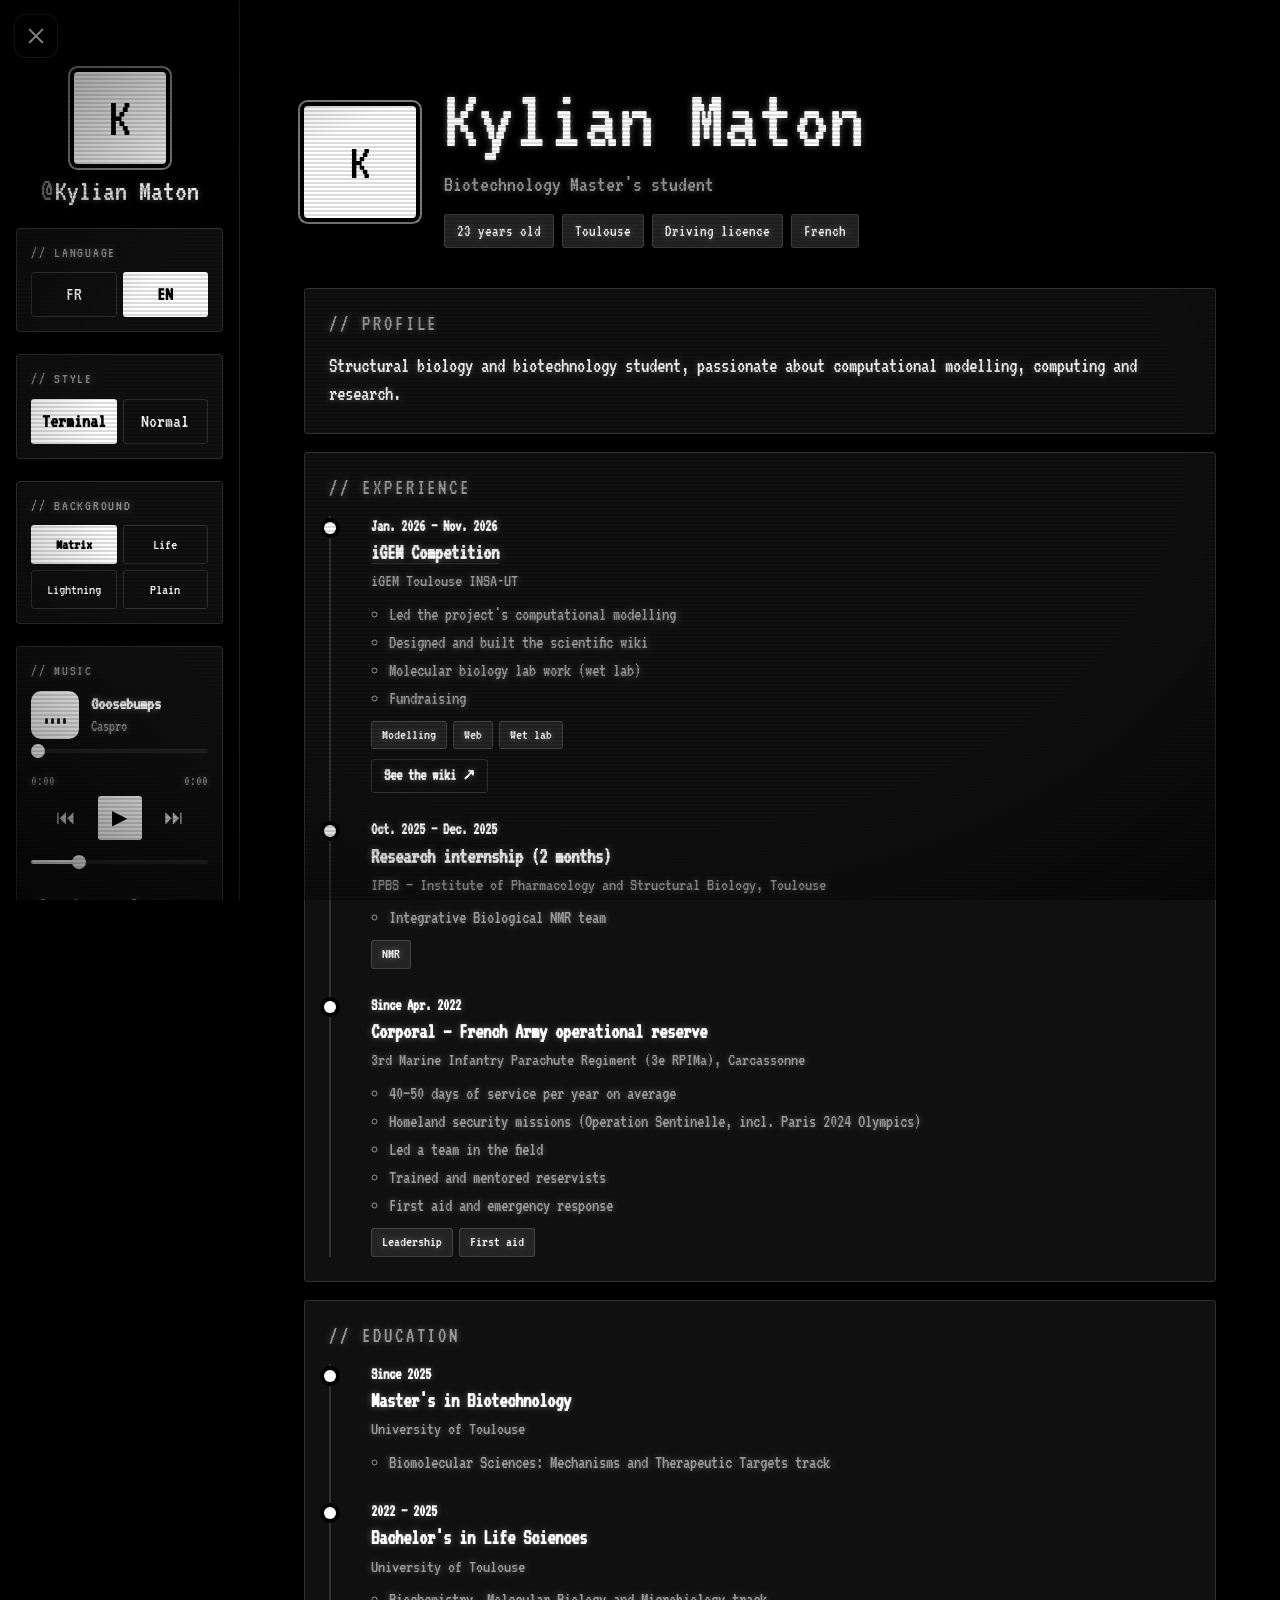
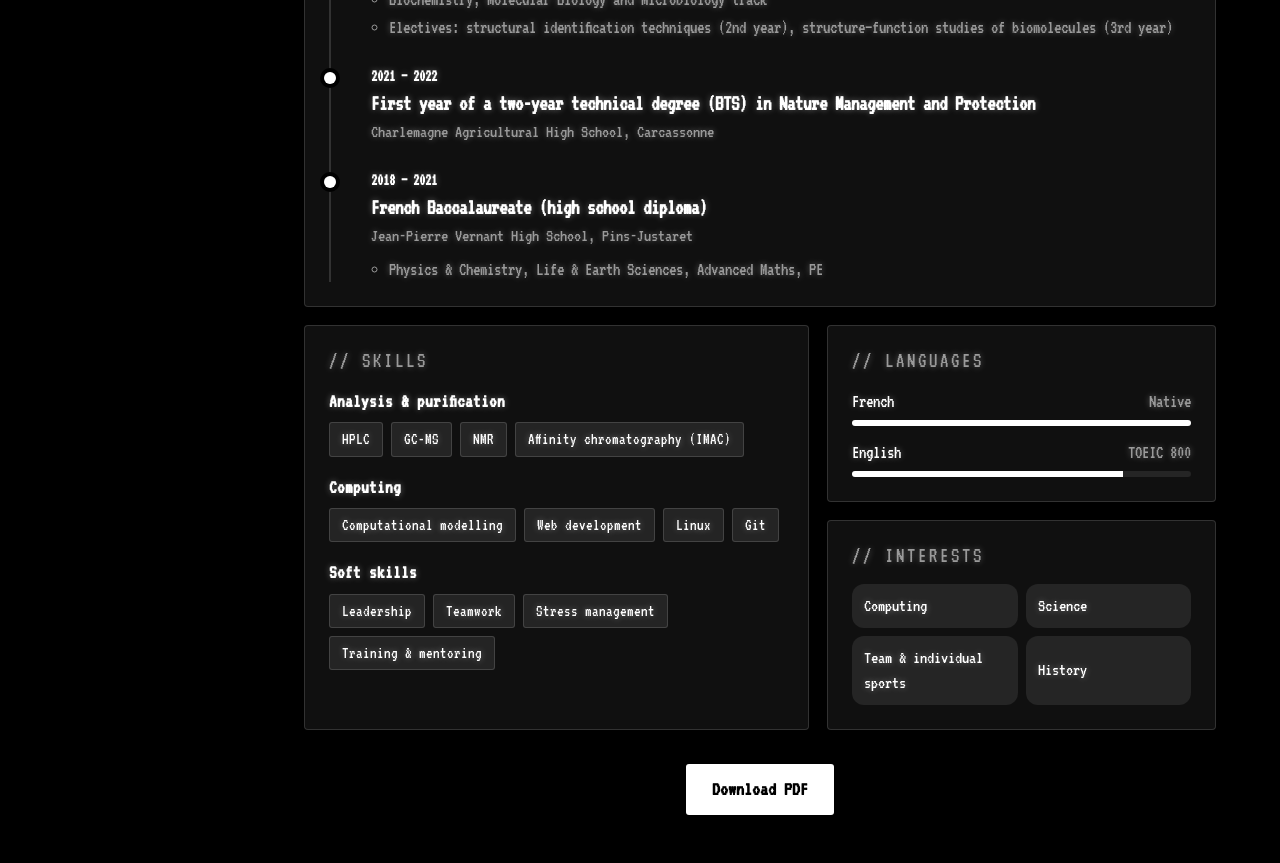
==== cv/index.html @ e493dba7 "Musique : lecture automatique et volume par défaut à 25 % Co-Authored-By: Claude Opus 5.5 <noreply@a" ====
<!doctype html>
<html lang="en">
<head>
  <meta charset="utf-8">
  <meta name="viewport" content="width=device-width, initial-scale=1">
  <title>CV — Kylian Maton</title>
  <meta name="description" content="CV interactif de Kylian Maton">
  <link rel="preconnect" href="https://fonts.googleapis.com">
  <link rel="preconnect" href="https://fonts.gstatic.com" crossorigin>
  <link rel="preload" as="style" href="https://fonts.googleapis.com/css2?family=VT323&display=swap" onload="this.onload=null;this.rel='stylesheet'">
  <noscript><link rel="stylesheet" href="https://fonts.googleapis.com/css2?family=VT323&display=swap"></noscript>
  <link rel="stylesheet" href="/assets/css/style.css">
  <link rel="stylesheet" href="/assets/css/cv.css">
</head>
<body class="cv-page no-anim">
  <script>if (!matchMedia("(max-width: 860px)").matches) document.body.classList.add("nav-open"); try { if (localStorage.getItem("style") === "normal") document.body.classList.add("normal"); } catch (e) {}</script>
  <canvas id="bgCanvas" aria-hidden="true"></canvas>

  <!-- Bouton menu (mobile) -->
  <button class="menu-btn" id="menuBtn" aria-label="Menu" aria-expanded="false">
    <span></span><span></span><span></span>
  </button>

  <!-- ===== Barre latérale ===== -->
  <aside class="sidebar" id="sidebar">
    <div class="profile">
      <div class="avatar" id="avatar">K</div>
      <h1 class="name" id="name"></h1>
    </div>

    <!-- Langue -->
    <div class="side-block">
      <p class="side-title" data-i18n="side.lang"></p>
      <div class="lang-switch" role="group">
        <button data-lang="fr">FR</button>
        <button data-lang="en">EN</button>
      </div>
    </div>

    <!-- Style -->
    <div class="side-block">
      <p class="side-title" data-i18n="side.style"></p>
      <div class="lang-switch style-switch" role="group">
        <button data-style="term" data-i18n="style.term"></button>
        <button data-style="normal" data-i18n="style.normal"></button>
      </div>
    </div>

    <!-- Fond -->
    <div class="side-block">
      <p class="side-title" data-i18n="side.bg"></p>
      <div class="bg-switch" role="group">
        <button data-bg="matrix" data-i18n="bg.matrix"></button>
        <button data-bg="life" data-i18n="bg.life"></button>
        <button data-bg="lightning" data-i18n="bg.lightning"></button>
        <button data-bg="neutral" data-i18n="bg.neutral"></button>
      </div>
    </div>

    <!-- Lecteur de musique -->
    <div class="side-block player" id="player">
      <p class="side-title" data-i18n="side.music"></p>
      <div class="track">
        <div class="cover" id="cover"><div class="bars"><i></i><i></i><i></i><i></i></div></div>
        <div class="track-info">
          <p class="track-title" id="trackTitle"></p>
          <p class="track-artist" id="trackArtist"></p>
        </div>
      </div>
      <input type="range" id="seek" class="seek" min="0" max="1000" step="1" value="0" aria-label="Position">
      <div class="times"><span id="tCur">0:00</span><span id="tDur">0:00</span></div>
      <div class="controls">
        <button id="prevBtn" aria-label="Précédent">⏮</button>
        <button id="playBtn" class="play" aria-label="Lecture">▶</button>
        <button id="nextBtn" aria-label="Suivant">⏭</button>
      </div>
      <input type="range" id="volume" min="0" max="1" step="0.01" value="0.25" aria-label="Volume">
      <ul class="playlist" id="playlist"></ul>
      <audio id="audio" preload="none"></audio>
    </div>
    <!-- offline-btn -->
    <a class="side-dl" href="/assets/files/Kylian_Maton_offline.html" download="Kylian_Maton.html">
      <span data-i18n="side.offline"></span><small data-i18n="side.offlineSub"></small>
    </a>
    <!-- /offline-btn -->
  </aside>

  <main class="content">
   <div class="cv">
    <section class="cv-hero reveal">
      <div class="avatar" id="cvAvatar"></div>
      <div>
        <h1 class="cv-name" id="cvName"></h1>
        <p class="cv-title" id="cvTitle"></p>
        <div class="cv-facts" id="cvFacts"></div>
      </div>
    </section>

    <section class="cv-block reveal">
      <h2 class="cv-h" data-i18n="cv.summary"></h2>
      <p class="cv-summary" id="cvSummary"></p>
    </section>

    <section class="cv-block reveal">
      <h2 class="cv-h" data-i18n="cv.experience"></h2>
      <ol class="timeline" id="tlExperience"></ol>
    </section>

    <section class="cv-block reveal">
      <h2 class="cv-h" data-i18n="cv.education"></h2>
      <ol class="timeline" id="tlEducation"></ol>
    </section>

    <div class="cv-grid">
      <section class="cv-block reveal">
        <h2 class="cv-h" data-i18n="cv.skills"></h2>
        <div class="cv-skills" id="skills"></div>
      </section>

      <div>
        <section class="cv-block reveal">
          <h2 class="cv-h" data-i18n="cv.languages"></h2>
          <div id="languages"></div>
        </section>
        <section class="cv-block reveal">
          <h2 class="cv-h" data-i18n="cv.interests"></h2>
          <div class="cv-interests" id="interests"></div>
        </section>
      </div>
    </div>
      <div class="cv-download reveal">
        <a class="btn" id="cvDownload" href="/assets/files/CV.pdf" download="CV_Kylian_Maton.pdf" data-i18n="cv.download"></a>
      </div>
   </div>
  </main>

  <script defer src="/assets/js/data.js"></script>
  <script defer src="/assets/js/icons.js"></script>
  <script defer src="/assets/js/bg.js"></script>
  <script defer src="/assets/js/cv.js"></script>
  <script defer src="/assets/js/main.js"></script>
</body>
</html>
---- assets/css/style.css ----
:root {
  /* 🎨 Change les couleurs ici plus tard */
  --bg: #000;
  --panel: rgba(18, 18, 18, 0.92);
  --panel-2: rgba(38, 38, 38, 0.95);
  --border: rgba(255, 255, 255, 0.14);
  --text: #fff;
  --muted: #9a9a9a;
  --accent: #fff;
  --accent-2: #fff;
  --on-accent: #000;          /* texte posé sur la couleur d'accent */
  --fx: 255, 255, 255;        /* couleur des fonds animés (R, G, B) */
  --grad: linear-gradient(135deg, var(--accent), var(--accent-2));
  --radius: 16px;
  --sidebar-w: 240px;
}

* { box-sizing: border-box; }
html { scroll-behavior: smooth; font-size: 20px; }
* { font-family: "VT323", ui-monospace, monospace !important; }
body {
  margin: 0;
  background: var(--bg);
  color: var(--text);
  font-family: "VT323", ui-monospace, monospace;
  line-height: 1.35;
  text-shadow: 0 0 6px rgba(var(--fx), .35);
  overflow-x: hidden;
}
a { color: inherit; text-decoration: none; }
button { font: inherit; color: inherit; cursor: pointer; }

.bg-glow { display: none; }

/* ===== Sidebar ===== */
.sidebar {
  position: fixed; top: 0; left: 0; bottom: 0;
  width: var(--sidebar-w);
  padding: 28px 16px;
  background: #000;
  border-right: 1px solid var(--border);
  display: flex; flex-direction: column; gap: 22px;
  overflow-y: auto;
  z-index: 20;
  transition: transform .3s ease;
}
.profile { text-align: center; }
.avatar {
  width: 92px; height: 92px; margin: 0 auto 12px;
  border-radius: 50%;
  background: var(--grad) center/cover;
  display: grid; place-items: center;
  font: 400 2.8rem "VT323", monospace; color: var(--on-accent);
  box-shadow: 0 0 0 4px var(--bg), 0 0 0 6px rgba(var(--fx),.5);
}
.name { margin: 0; font: 400 1.5rem "VT323", monospace; white-space: nowrap; }
.tagline { margin: 4px 0 0; color: var(--muted); font-size: .9rem; }

.nav { display: flex; flex-direction: column; gap: 4px; }
.nav-link {
  display: flex; align-items: center; gap: 12px;
  padding: 10px 14px; border-radius: 12px;
  color: var(--muted); font-weight: 500;
  transition: background .2s, color .2s;
}
.nav-link:hover { background: var(--panel); color: var(--text); }
.nav-link.active { background: var(--panel-2); color: var(--text); }
.nav-link.active .ico { filter: none; }
.ico { width: 22px; text-align: center; }
.nav-go { margin-left: auto; opacity: .6; }
.card-cv { border-color: rgba(var(--fx), .45); }
.card-cv .card-name { font-size: 1.05rem; }

.side-block {
  background: var(--panel);
  border: 1px solid var(--border);
  border-radius: var(--radius);
  padding: 14px;
}
.side-title {
  margin: 0 0 10px; font-size: .72rem; letter-spacing: .12em;
  text-transform: uppercase; color: var(--muted);
}

.lang-switch { display: grid; grid-template-columns: 1fr 1fr; gap: 6px; }
.lang-switch button {
  padding: 8px; border-radius: 10px;
  background: transparent; border: 1px solid var(--border);
  transition: .2s;
}
.lang-switch button.active { background: var(--grad); border-color: transparent; color: var(--on-accent); font-weight: 600; }

#bgCanvas { position: fixed; inset: 0; width: 100%; height: 100%; z-index: -2; pointer-events: none; }
.bg-switch { display: grid; grid-template-columns: 1fr 1fr; gap: 6px; }
.bg-switch button {
  padding: 8px 4px; border-radius: 10px; font-size: .78rem; white-space: nowrap;
  background: transparent; border: 1px solid var(--border); transition: .2s;
}
.bg-switch button:hover { background: var(--panel-2); }
.bg-switch button.active { background: var(--grad); border-color: transparent; color: var(--on-accent); font-weight: 600; }

/* ===== Player ===== */
.track { display: flex; gap: 12px; align-items: center; }
.cover {
  width: 48px; height: 48px; flex-shrink: 0; border-radius: 10px;
  background: var(--grad) center/cover;
  display: grid; place-items: center;
}
.bars { display: flex; gap: 3px; align-items: flex-end; height: 18px; }
.bars i { width: 3px; height: 30%; background: var(--on-accent); border-radius: 2px; opacity: .85; }
.player.playing .bars i { animation: bar 0.9s ease-in-out infinite; }
.bars i:nth-child(2) { animation-delay: -.3s !important; }
.bars i:nth-child(3) { animation-delay: -.6s !important; }
.bars i:nth-child(4) { animation-delay: -.15s !important; }
@keyframes bar { 0%,100% { height: 25%; } 50% { height: 100%; } }

.track-info { min-width: 0; }
.track-title, .track-artist { margin: 0; white-space: nowrap; overflow: hidden; text-overflow: ellipsis; }
.track-title { font-weight: 600; font-size: .92rem; }
.track-artist { color: var(--muted); font-size: .8rem; }

.progress {
  margin-top: 12px; height: 5px; border-radius: 5px;
  background: var(--panel-2); cursor: pointer; overflow: hidden;
}
.progress-fill { height: 100%; width: 0; background: var(--grad); }
.times { display: flex; justify-content: space-between; font-size: .72rem; color: var(--muted); margin-top: 4px; }

.controls { display: flex; justify-content: center; align-items: center; gap: 14px; margin: 6px 0 10px; }
.controls button {
  background: none; border: none; font-size: 1rem; opacity: .8;
  width: 36px; height: 36px; border-radius: 50%;
}
.controls button:hover { opacity: 1; background: var(--panel-2); }
.controls .play { width: 44px; height: 44px; background: var(--grad); opacity: 1; color: var(--on-accent); }
.player.empty .controls, .player.empty .seek, .player.empty .times, .player.empty input { opacity: .35; pointer-events: none; }

/* Curseurs (position + volume) avec poignée ronde */
input[type=range] {
  -webkit-appearance: none; appearance: none; width: 100%; height: 16px;
  background: transparent; cursor: pointer; margin: 4px 0;
}
input[type=range]::-webkit-slider-runnable-track {
  height: 4px; border-radius: 4px;
  background: linear-gradient(to right, var(--accent) var(--p, 0%), var(--panel-2) var(--p, 0%));
}
input[type=range]::-moz-range-track { height: 4px; border-radius: 4px; background: var(--panel-2); }
input[type=range]::-moz-range-progress { height: 4px; border-radius: 4px; background: var(--accent); }
input[type=range]::-webkit-slider-thumb {
  -webkit-appearance: none; width: 14px; height: 14px; margin-top: -5px;
  border-radius: 50%; background: var(--accent); border: none; transition: transform .15s;
}
input[type=range]::-moz-range-thumb { width: 14px; height: 14px; border-radius: 50%; background: var(--accent); border: none; }
input[type=range]:hover::-webkit-slider-thumb, input[type=range]:active::-webkit-slider-thumb { transform: scale(1.3); }
.seek { margin-top: 10px; }

.playlist { list-style: none; margin: 10px 0 0; padding: 0; }
.playlist li {
  padding: 6px 8px; border-radius: 8px; font-size: .82rem;
  color: var(--muted); cursor: pointer;
}
.playlist li:hover { background: var(--panel-2); color: var(--text); }
.playlist li.current { color: var(--accent); font-weight: 600; }

/* ===== Content ===== */
.content {
  margin-left: var(--sidebar-w);
  padding: 56px clamp(20px, 5vw, 72px) 40px;
}
.section { padding: 24px 0 56px; scroll-margin-top: 20px; max-width: 760px; margin: 0 auto; }
.section-title {
  font: 400 clamp(2.6rem, 5vw, 3.6rem) "VT323", monospace;
  margin: 0 0 20px;
}
.section-title span {
  background: var(--grad); -webkit-background-clip: text; background-clip: text; color: transparent;
}
.intro { color: var(--muted); max-width: 60ch; margin: 0 0 24px; }
.sub {
  font: 400 1.5rem "VT323", monospace;
  margin: 36px 0 16px; color: var(--text);
}

.btn {
  display: inline-flex; align-items: center; gap: 8px;
  padding: 10px 18px; border-radius: 999px;
  background: var(--grad); color: var(--on-accent); font-weight: 600;
  transition: transform .2s, box-shadow .2s;
}
.btn:hover { transform: translateY(-2px); box-shadow: 0 8px 24px rgba(var(--fx),.25); }

/* Timeline */
.timeline { list-style: none; margin: 0; padding: 0 0 0 22px; border-left: 2px solid var(--border); }
.timeline li { position: relative; padding: 0 0 22px 18px; }
.timeline li::before {
  content: ""; position: absolute; left: -29px; top: 6px;
  width: 12px; height: 12px; border-radius: 50%;
  background: var(--grad); box-shadow: 0 0 0 4px var(--bg);
}
.tl-date { font-size: .8rem; color: var(--accent); font-weight: 600; }
.tl-title { margin: 2px 0; font-weight: 600; }
.tl-place { color: var(--muted); font-size: .9rem; }
.tl-desc { margin: 6px 0 0; font-size: .92rem; color: var(--muted); }

/* Skills */
.skills { display: grid; grid-template-columns: repeat(auto-fill, minmax(200px, 1fr)); gap: 14px; }
.skill-group {
  background: var(--panel); border: 1px solid var(--border);
  border-radius: var(--radius); padding: 16px;
}
.skill-group h4 { margin: 0 0 10px; font-size: .9rem; }
.chips { display: flex; flex-wrap: wrap; gap: 8px; }
.chip {
  padding: 5px 12px; border-radius: 999px; font-size: .82rem;
  background: var(--panel-2); border: 1px solid var(--border);
}

/* Cards */
.cards { display: flex; flex-direction: column; gap: 12px; max-width: 760px; }
.card {
  display: flex; align-items: center; gap: 14px;
  padding: 18px 22px; border-radius: var(--radius);
  background: var(--panel); border: 1px solid var(--border);
  transition: transform .2s, border-color .2s, background .2s;
}
.card:hover { transform: translateY(-3px); border-color: rgba(var(--fx),.5); background: var(--panel-2); }
.card-ico {
  width: 42px; height: 42px; border-radius: 12px; flex-shrink: 0;
  display: grid; place-items: center; font-size: 1.25rem;
  background: var(--panel-2);
}
.card-txt { min-width: 0; text-align: left; }
.card-ico svg { width: 22px; height: 22px; }
button.card { width: 100%; font: inherit; color: inherit; cursor: pointer; }
.card-name { margin: 0; font-weight: 600; }
.card-sub { margin: 0; color: var(--muted); font-size: .85rem; overflow: hidden; text-overflow: ellipsis; white-space: nowrap; }
.card-arrow { margin-left: auto; color: var(--muted); transition: transform .2s; }
.card:hover .card-arrow { transform: translateX(3px); color: var(--accent); }

.footer { color: var(--muted); font-size: .8rem; text-align: center; padding-top: 20px; }

/* Apparition au scroll */
.reveal { opacity: 0; transform: translateY(8px); transition: opacity .3s, transform .3s; }
.reveal.visible { opacity: 1; transform: none; }

/* ===== Mobile ===== */
.menu-btn {
  display: none;
  position: fixed; top: 14px; left: 14px; z-index: 30;
  width: 44px; height: 44px; border-radius: 12px;
  background: rgba(0,0,0,.85); border: 1px solid var(--border);
  flex-direction: column; justify-content: center; align-items: center; gap: 5px;
}
.menu-btn span { width: 20px; height: 2px; background: var(--text); border-radius: 2px; transition: .3s; }
.menu-btn[aria-expanded="true"] span:nth-child(1) { transform: translateY(7px) rotate(45deg); }
.menu-btn[aria-expanded="true"] span:nth-child(2) { opacity: 0; }
.menu-btn[aria-expanded="true"] span:nth-child(3) { transform: translateY(-7px) rotate(-45deg); }

/* Ouverture / fermeture de la barre */
.menu-btn { display: flex; }
.sidebar { padding-top: 72px; transform: translateX(-100%); }
body.nav-open .sidebar { transform: none; }
.content { margin-left: 0; padding-top: 76px; transition: margin-left .3s ease; }
body.nav-open .content { margin-left: var(--sidebar-w); }

@media (max-width: 860px) {
  .sidebar { width: min(260px, 85vw); }
  body.nav-open .sidebar { box-shadow: 20px 0 60px rgba(0,0,0,.6); }
  body.nav-open .content { margin-left: 0; }
  .content { padding: 76px 16px 32px; }
}

@media (prefers-reduced-motion: reduce) {
  * { animation: none !important; transition: none !important; }
  html { scroll-behavior: auto; }
}

/* Pas d'animation de la barre au chargement */
body.no-anim .sidebar, body.no-anim .content { transition: none !important; }

/* ===== Ambiance terminal / CRT ===== */
.section-title::before { content: "> "; opacity: .6; }
.section-title span::after {
  content: "_"; margin-left: 4px; animation: blink 1s steps(1) infinite;
  -webkit-text-fill-color: var(--text);
}
@keyframes blink { 50% { opacity: 0; } }
.name::before { content: "@"; opacity: .5; margin-right: 2px; }
.side-title::before, .cv-h::before { content: "// "; }
.card-name::before { content: "$ "; opacity: .5; }

/* Lignes de balayage + vignette d'écran cathodique */
body::after {
  content: ""; position: fixed; inset: 0; z-index: 100; pointer-events: none;
  background:
    repeating-linear-gradient(to bottom, rgba(0,0,0,0) 0, rgba(0,0,0,0) 2px, rgba(0,0,0,.28) 3px, rgba(0,0,0,0) 4px),
    radial-gradient(ellipse at center, transparent 60%, rgba(0,0,0,.55) 100%);
}

/* Coins carrés, style terminal */
:root { --radius: 4px; }
.btn, .chip, .lang-switch button, .bg-switch button, .nav-link, .card-ico, .controls button, .tl-visit { border-radius: 3px !important; }
.avatar { border-radius: 4px; }

/* ===== Style "Normal" : on enlève l'ambiance terminal ===== */
html:has(body.normal) { font-size: 16px; }
body.normal, body.normal * { font-family: "Inter", system-ui, sans-serif !important; }
body.normal { text-shadow: none; line-height: 1.6; --radius: 16px; }
body.normal::before, body.normal::after { display: none; }
body.normal .section-title::before, body.normal .section-title span::after,
body.normal .name::before, body.normal .side-title::before, body.normal .cv-h::before,
body.normal .card-name::before { content: none; }
body.normal .section-title, body.normal .cv-name { font-weight: 700; letter-spacing: -.02em; }
body.normal .name { font-weight: 700; font-size: 1.25rem; }
body.normal .avatar { border-radius: 50%; font-weight: 700; font-size: 2.2rem; }
body.normal .btn, body.normal .chip, body.normal .tl-visit { border-radius: 999px !important; }
body.normal .lang-switch button, body.normal .bg-switch button, body.normal .card-ico { border-radius: 10px !important; }
body.normal .nav-link { border-radius: 12px !important; }
body.normal .controls button { border-radius: 50% !important; }

/* Barres de défilement discrètes */
.sidebar { scrollbar-width: none; }
.sidebar::-webkit-scrollbar { display: none; }

/* Bouton version hors ligne */
.side-dl {
  display: flex; flex-direction: column; gap: 2px; padding: 12px 14px;
  border: 1px dashed var(--border); border-radius: var(--radius); text-align: center;
  transition: background .2s, border-color .2s;
}
.side-dl:hover { background: var(--panel-2); border-color: var(--text); }
.side-dl small { color: var(--muted); font-size: .75rem; }
---- assets/css/cv.css ----
/* ===== Page CV ===== */
.cv { max-width: 920px; margin: 0 auto; }
.cv-download { display: flex; justify-content: center; padding: 16px 0 8px; }
.cv-download .btn { padding: 12px 26px; }

.cv-hero { display: flex; align-items: center; gap: 28px; margin-bottom: 40px; }
.cv-hero .avatar { margin: 0; width: 112px; height: 112px; flex-shrink: 0; font-size: 2.6rem; }
.cv-name { margin: 0; font: 400 clamp(2.8rem, 8vw, 4.4rem) "VT323", monospace; line-height: 1; }
.cv-title { margin: 6px 0 14px; color: var(--muted); font-size: 1.1rem; }
.cv-facts { display: flex; flex-wrap: wrap; gap: 8px; }

.cv-block {
  background: var(--panel); border: 1px solid var(--border);
  border-radius: var(--radius); padding: 24px; margin-bottom: 18px;
}
.cv-h {
  margin: 0 0 18px; font: 400 1.05rem "VT323", monospace;
  letter-spacing: .14em; text-transform: uppercase; color: var(--muted);
}
.cv-summary { margin: 0; font-size: 1.05rem; }

.timeline li { padding-bottom: 26px; }
.timeline li:last-child { padding-bottom: 0; }
.tl-title { font-size: 1.05rem; }
.tl-link { border-bottom: 1px solid var(--border); transition: border-color .2s; }
.tl-link:hover { border-color: var(--text); }
.tl-visit {
  display: inline-block; margin-top: 10px; padding: 5px 12px; border-radius: 999px;
  font-size: .8rem; font-weight: 600; border: 1px solid var(--border); transition: .2s;
}
.tl-visit:hover { background: var(--text); color: var(--bg); }
.tl-bullets { margin: 8px 0 0; padding-left: 18px; color: var(--muted); font-size: .93rem; }
.tl-bullets li { padding: 0 0 3px; }
.tl-bullets li::before { display: none; }
.tl-tags { display: flex; flex-wrap: wrap; gap: 6px; margin-top: 10px; }
.tl-tags .chip { font-size: .75rem; padding: 3px 10px; }

.cv-grid { display: grid; grid-template-columns: 1.3fr 1fr; gap: 18px; }
.cv-grid .cv-block { margin-bottom: 18px; }
.cv-skills { display: flex; flex-direction: column; gap: 18px; }
.cv-skills h4 { margin: 0 0 8px; font-size: .95rem; }

.lang-row { margin-bottom: 14px; }
.lang-row:last-child { margin-bottom: 0; }
.lang-head { display: flex; justify-content: space-between; font-size: .93rem; margin-bottom: 6px; }
.lang-head span:last-child { color: var(--muted); }
.lang-bar { height: 6px; border-radius: 6px; background: var(--panel-2); overflow: hidden; }
.lang-bar i { display: block; height: 100%; width: 0; background: var(--grad); transition: width 1.2s ease; }
.visible .lang-bar i { width: var(--v); }

.cv-interests { display: grid; grid-template-columns: 1fr 1fr; gap: 8px; }
.interest {
  display: flex; align-items: center; gap: 10px; padding: 10px 12px;
  border-radius: 12px; background: var(--panel-2); font-size: .9rem;
}

@media (max-width: 720px) {
  .cv-hero { flex-direction: column; text-align: center; }
  .cv-facts { justify-content: center; }
  .cv-grid { grid-template-columns: 1fr; }
}

/* ===== Impression : propre, noir sur blanc ===== */
@media print {
  #bgCanvas, .sidebar, .menu-btn, .cv-download { display: none !important; }
  .content { margin: 0 !important; padding: 0 !important; }
  body { background: #fff; color: #000; }
  .cv { padding: 0; max-width: none; }
  .cv-block { background: none; border: none; padding: 8px 0; margin: 0 0 6px; break-inside: avoid; }
  .cv-title, .cv-h, .tl-bullets, .tl-place, .lang-head span:last-child { color: #444; }
  .chip, .interest { background: none; border: 1px solid #ccc; }
  .tl-visit { display: none; }
  .avatar { box-shadow: none; border: 2px solid #000; }
  .reveal { opacity: 1 !important; transform: none !important; }
  .lang-bar i { width: var(--v) !important; background: #000; }
  .timeline li::before { background: #000; box-shadow: none; }
}

@media print { body::before, body::after { display: none !important; } body, * { text-shadow: none !important; } .section-title::before { content: none; } }
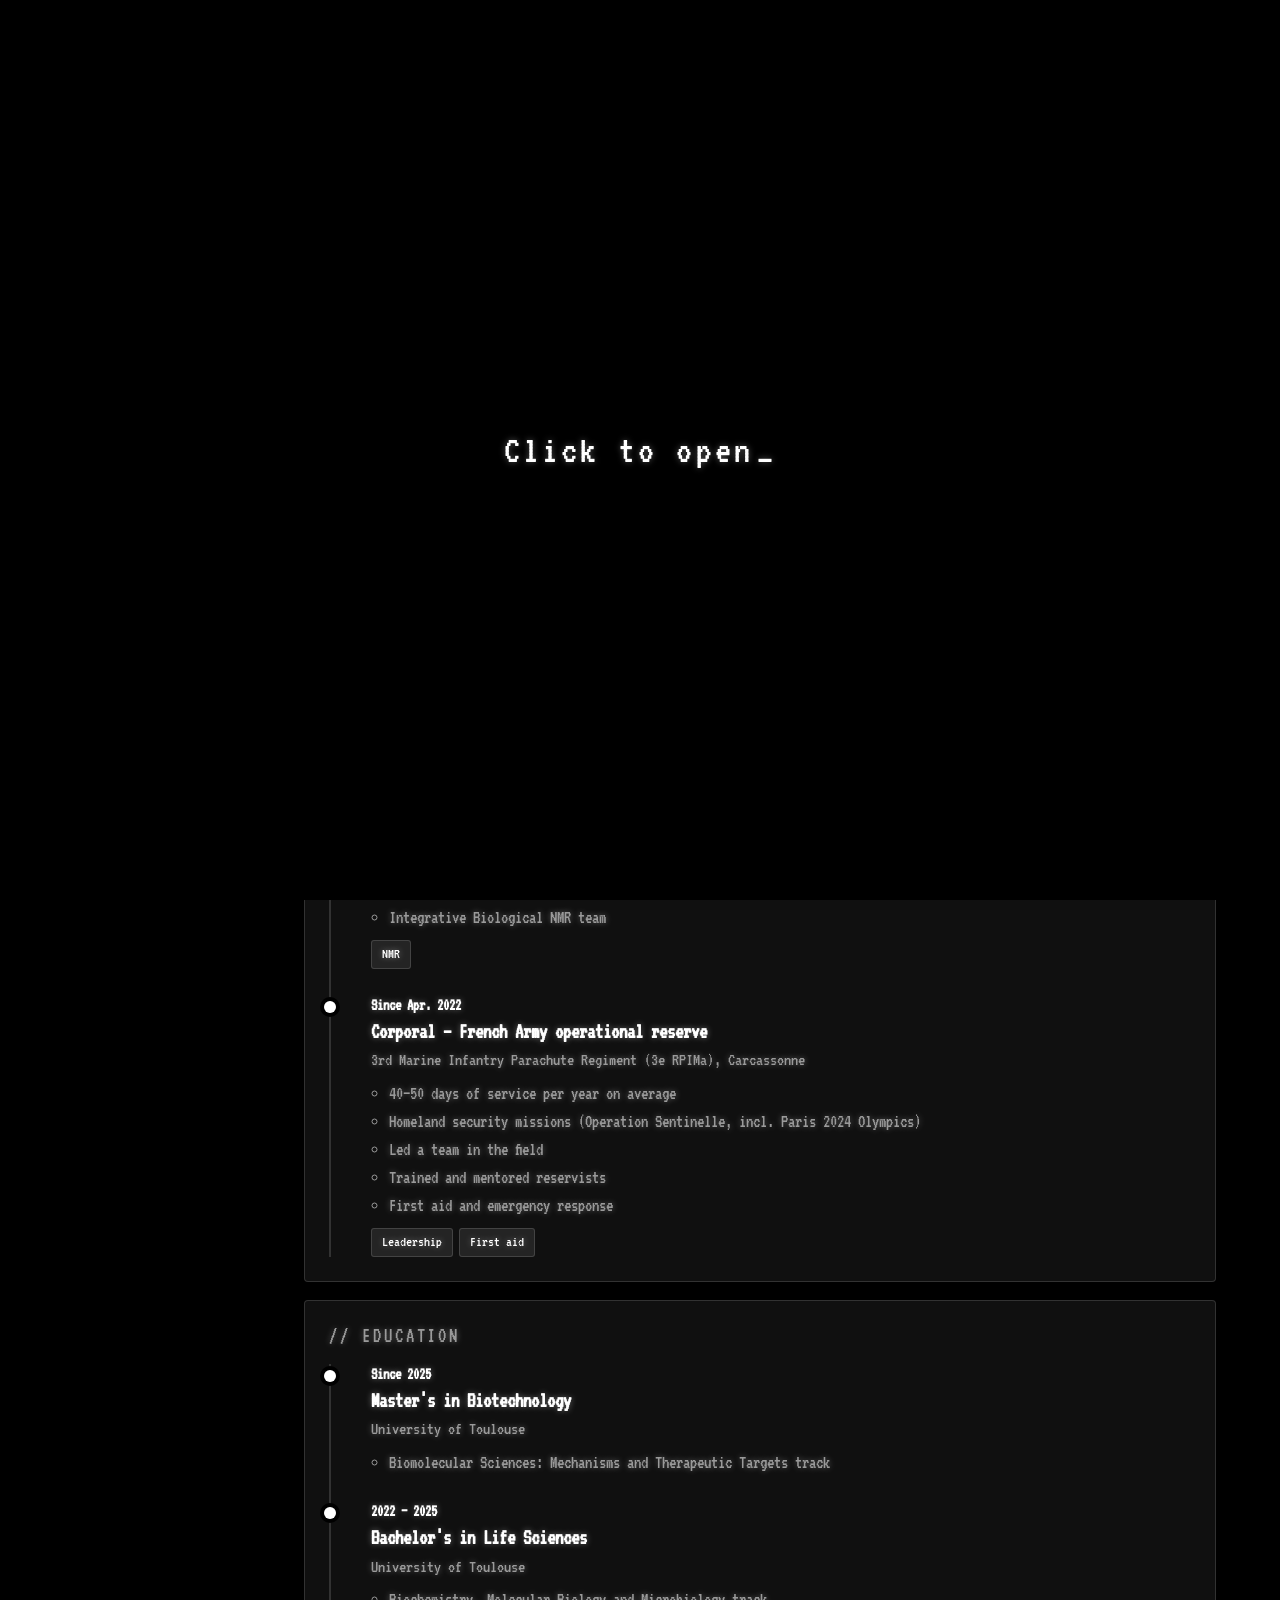
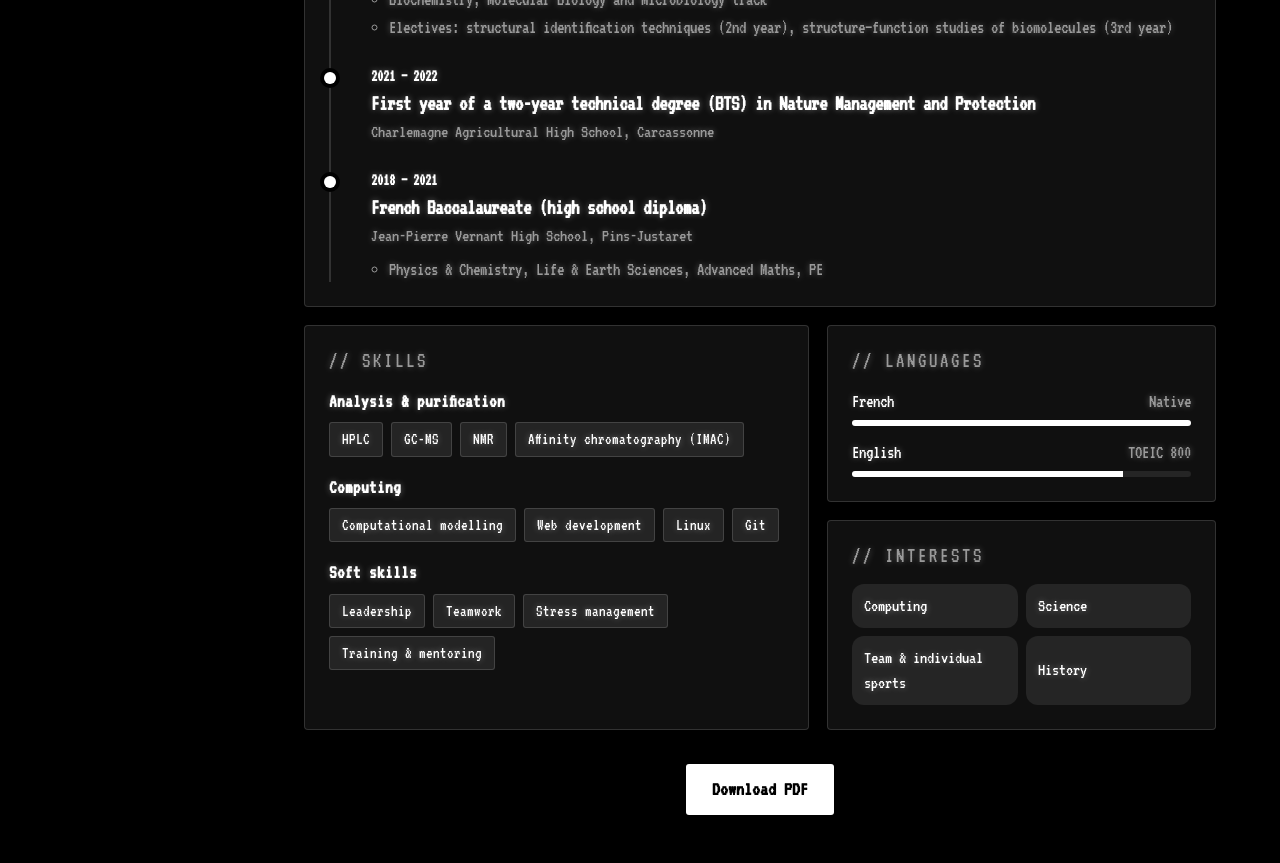
==== commit 21752ddf: "Écran « Click to open » et thème vert - Écran d'ouverture qui lance la musique au premier clic - Blo" ====
--- a/cv/index.html
+++ b/cv/index.html
@@ -13,7 +13,8 @@
   <link rel="stylesheet" href="/assets/css/cv.css">
 </head>
 <body class="cv-page no-anim">
-  <script>if (!matchMedia("(max-width: 860px)").matches) document.body.classList.add("nav-open"); try { if (localStorage.getItem("style") === "normal") document.body.classList.add("normal"); } catch (e) {}</script>
+  <script>if (!matchMedia("(max-width: 860px)").matches) document.body.classList.add("nav-open"); try { if (localStorage.getItem("style") === "normal") document.body.classList.add("normal"); if (localStorage.getItem("theme") === "green") document.body.classList.add("green"); } catch (e) {}</script>
+  <div id="splash" class="splash" role="button" tabindex="0"><p>Click to open</p></div>
   <canvas id="bgCanvas" aria-hidden="true"></canvas>
 
   <!-- Bouton menu (mobile) -->
@@ -43,6 +44,15 @@
       <div class="lang-switch style-switch" role="group">
         <button data-style="term" data-i18n="style.term"></button>
         <button data-style="normal" data-i18n="style.normal"></button>
+      </div>
+    </div>
+
+    <!-- Thème -->
+    <div class="side-block">
+      <p class="side-title" data-i18n="side.theme"></p>
+      <div class="lang-switch theme-switch" role="group">
+        <button data-theme="white" data-i18n="theme.white"></button>
+        <button data-theme="green" data-i18n="theme.green"></button>
       </div>
     </div>
 
@@ -139,5 +149,6 @@
   <script defer src="/assets/js/bg.js"></script>
   <script defer src="/assets/js/cv.js"></script>
   <script defer src="/assets/js/main.js"></script>
+  <!-- Cloudflare Web Analytics --><script type='module' src='https://static.cloudflareinsights.com/beacon.min.js' data-cf-beacon='{"token": "6754522dbbf54674ac8bfa14665d07ab"}'></script><!-- End Cloudflare Web Analytics -->
 </body>
 </html>
--- a/assets/css/style.css
+++ b/assets/css/style.css
@@ -330,3 +330,27 @@
 }
 .side-dl:hover { background: var(--panel-2); border-color: var(--text); }
 .side-dl small { color: var(--muted); font-size: .75rem; }
+
+/* Écran d'ouverture "Click to open" */
+.splash {
+  position: fixed; inset: 0; z-index: 200; background: #000; color: var(--text);
+  display: grid; place-items: center; cursor: pointer; transition: opacity .4s;
+}
+.splash p { margin: 0; font-size: 2rem; letter-spacing: .08em; }
+.splash p::after { content: "_"; margin-left: 4px; animation: blink 1s steps(1) infinite; }
+.splash:focus { outline: none; }
+.splash.hide { opacity: 0; pointer-events: none; }
+body.normal .splash p::after { content: none; }
+@media print { .splash { display: none !important; } }
+
+/* ===== Thème vert ===== */
+body.green {
+  --text: #39ff7a;
+  --muted: #1fa851;
+  --accent: #39ff7a;
+  --accent-2: #39ff7a;
+  --border: rgba(57, 255, 122, 0.22);
+  --fx: 57, 255, 122;
+  --grad: linear-gradient(135deg, #39ff7a, #39ff7a);
+  color: var(--text);
+}
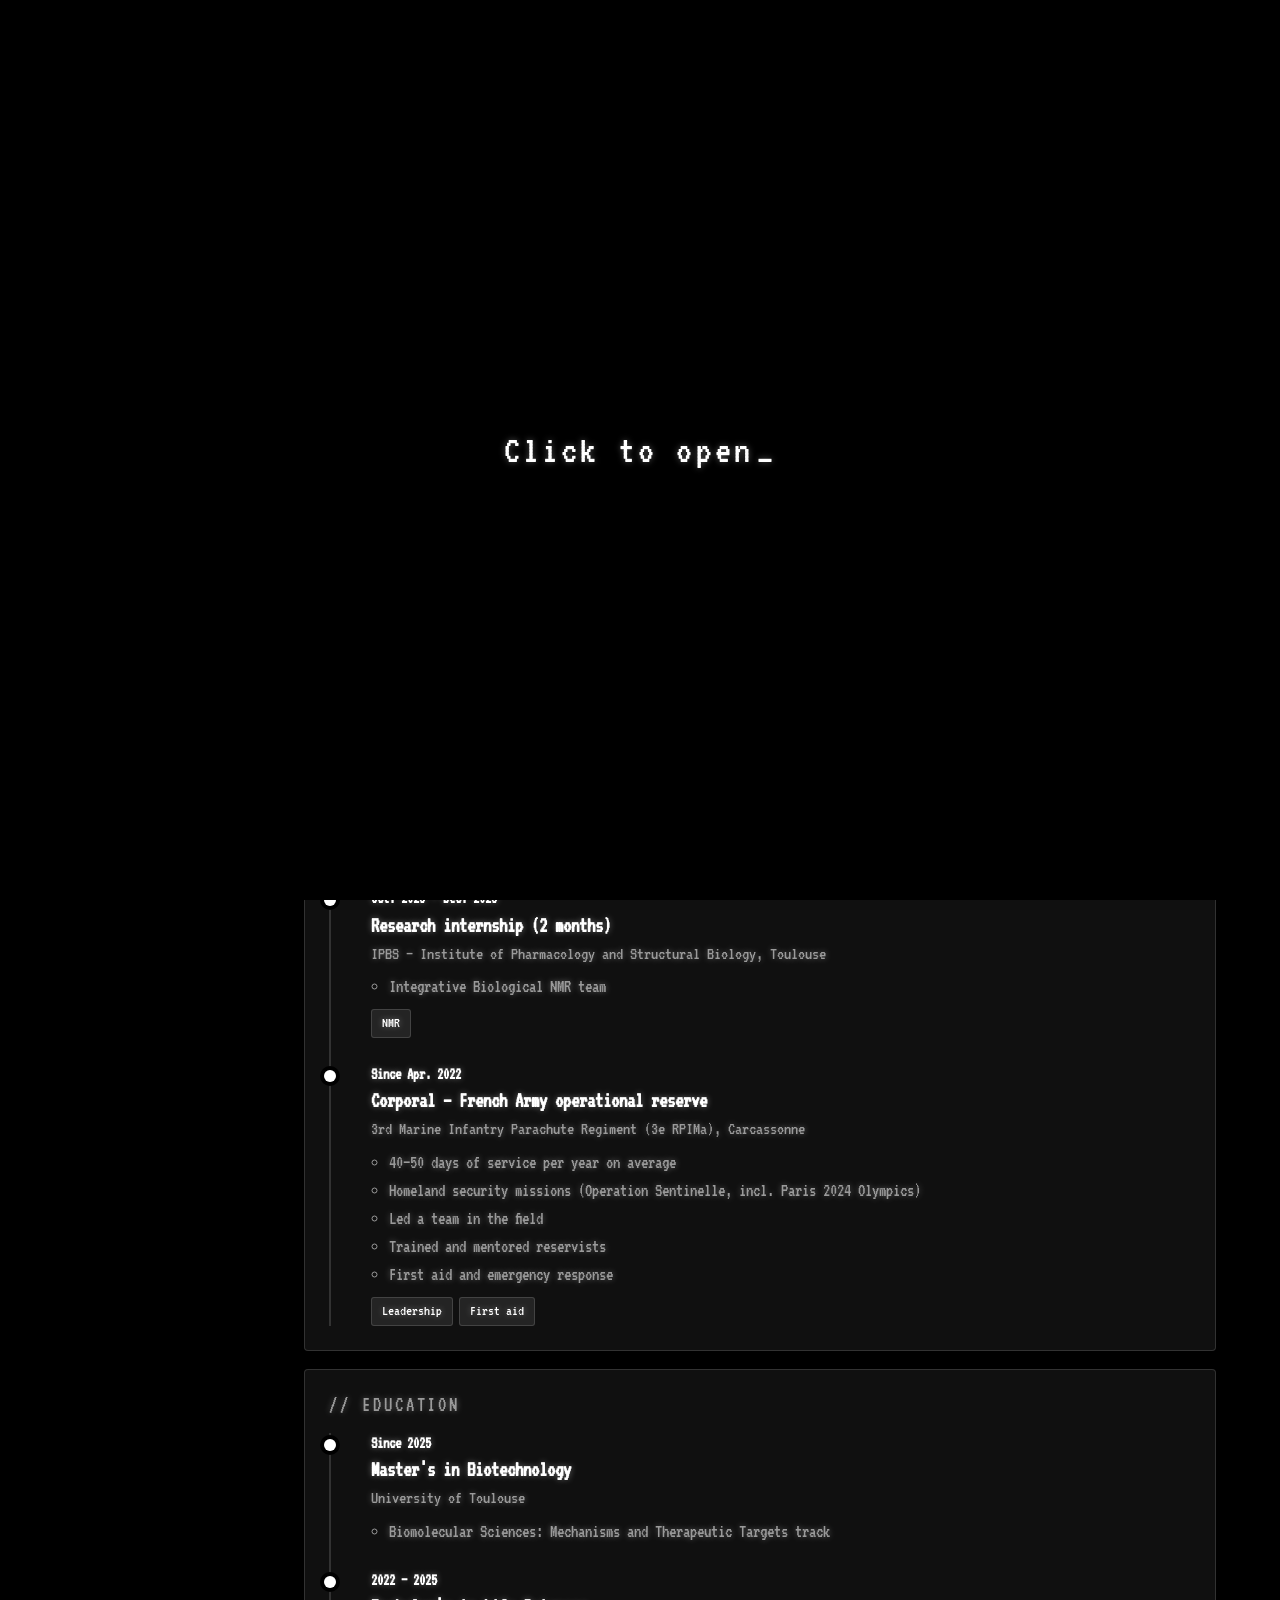
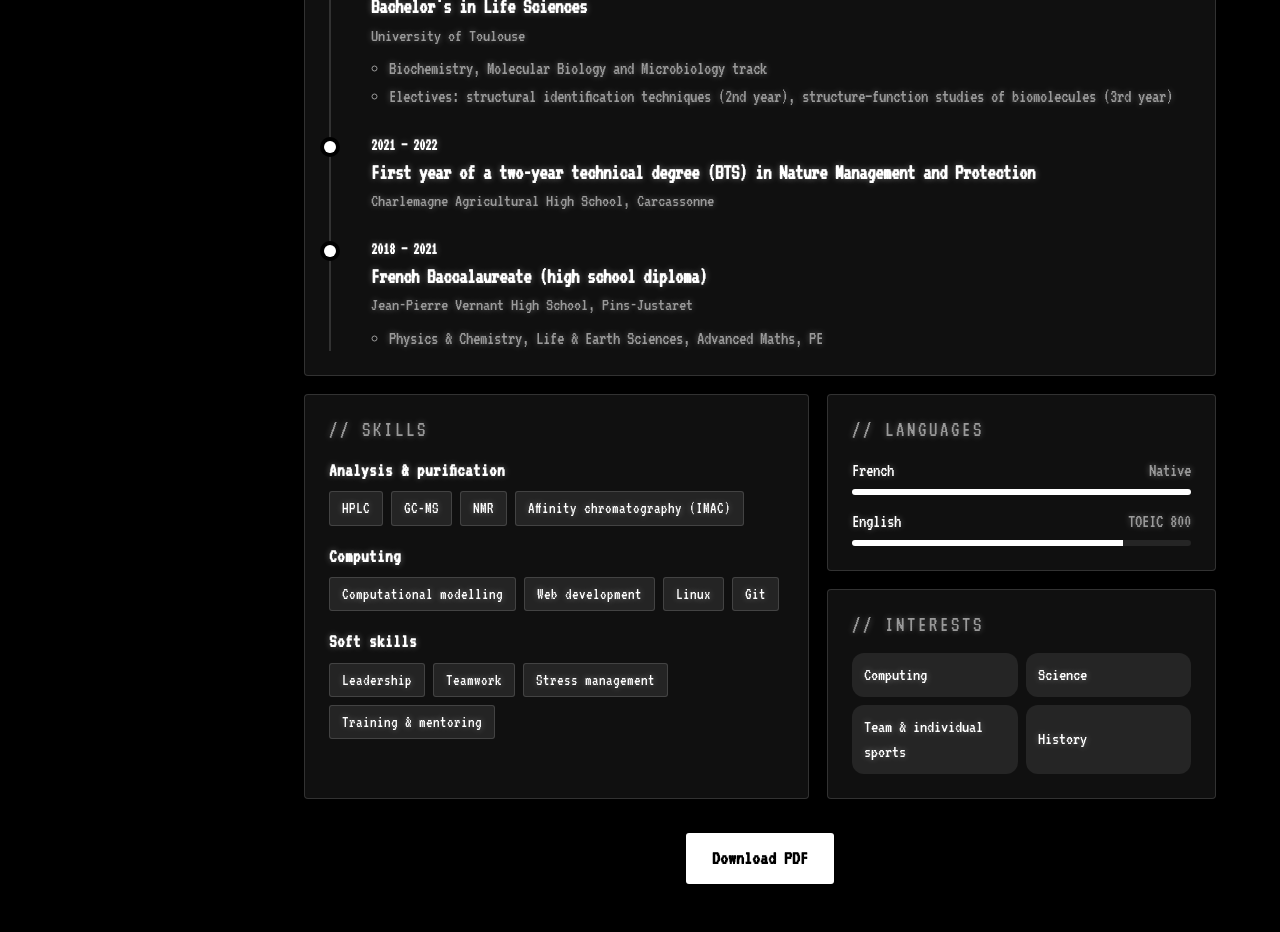
==== commit 85a832ea: "CV : bouton retour vers l'accueil Co-Authored-By: Claude Opus 5.5 <noreply@anthropic.com>" ====
--- a/cv/index.html
+++ b/cv/index.html
@@ -80,9 +80,9 @@
       <input type="range" id="seek" class="seek" min="0" max="1000" step="1" value="0" aria-label="Position">
       <div class="times"><span id="tCur">0:00</span><span id="tDur">0:00</span></div>
       <div class="controls">
-        <button id="prevBtn" aria-label="Précédent">⏮</button>
-        <button id="playBtn" class="play" aria-label="Lecture">▶</button>
-        <button id="nextBtn" aria-label="Suivant">⏭</button>
+        <button id="prevBtn" aria-label="Précédent" data-icon="prev"></button>
+        <button id="playBtn" class="play" aria-label="Lecture" data-icon="play"></button>
+        <button id="nextBtn" aria-label="Suivant" data-icon="next"></button>
       </div>
       <input type="range" id="volume" min="0" max="1" step="0.01" value="0.25" aria-label="Volume">
       <ul class="playlist" id="playlist"></ul>
@@ -97,6 +97,7 @@
 
   <main class="content">
    <div class="cv">
+    <a href="/" class="cv-back" data-i18n="cv.back"></a>
     <section class="cv-hero reveal">
       <div class="avatar" id="cvAvatar"></div>
       <div>
--- a/assets/css/style.css
+++ b/assets/css/style.css
@@ -132,6 +132,9 @@
   width: 36px; height: 36px; border-radius: 50%;
 }
 .controls button:hover { opacity: 1; background: var(--panel-2); }
+.controls button { display: inline-grid; place-items: center; }
+.controls button svg { width: 16px; height: 16px; }
+.controls .play svg { width: 18px; height: 18px; }
 .controls .play { width: 44px; height: 44px; background: var(--grad); opacity: 1; color: var(--on-accent); }
 .player.empty .controls, .player.empty .seek, .player.empty .times, .player.empty input { opacity: .35; pointer-events: none; }
 
--- a/assets/css/cv.css
+++ b/assets/css/cv.css
@@ -1,5 +1,11 @@
 /* ===== Page CV ===== */
 .cv { max-width: 920px; margin: 0 auto; }
+.cv-back {
+  display: inline-block; margin-bottom: 24px; padding: 8px 14px;
+  border: 1px solid var(--border); border-radius: var(--radius);
+  color: var(--muted); transition: color .2s, border-color .2s, background .2s;
+}
+.cv-back:hover { color: var(--text); border-color: var(--text); background: var(--panel-2); }
 .cv-download { display: flex; justify-content: center; padding: 16px 0 8px; }
 .cv-download .btn { padding: 12px 26px; }
 
@@ -62,7 +68,7 @@
 
 /* ===== Impression : propre, noir sur blanc ===== */
 @media print {
-  #bgCanvas, .sidebar, .menu-btn, .cv-download { display: none !important; }
+  #bgCanvas, .sidebar, .menu-btn, .cv-download, .cv-back { display: none !important; }
   .content { margin: 0 !important; padding: 0 !important; }
   body { background: #fff; color: #000; }
   .cv { padding: 0; max-width: none; }
